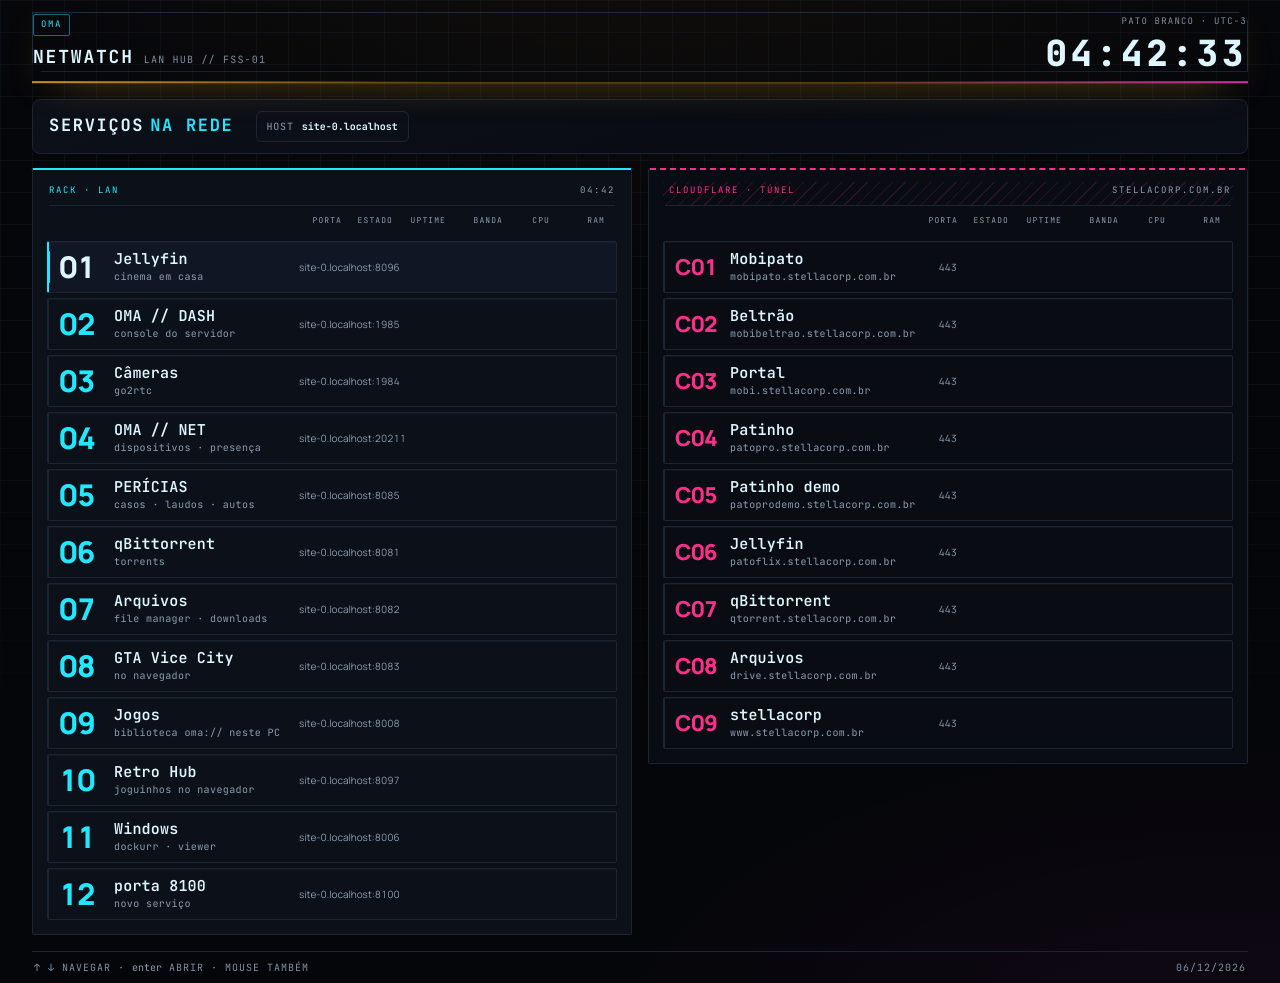
==== lan-hub/index.html @ e135d773 "fix(dash+hub): lista de containers inteira, paridade sem corte e rack Cloudflare medido Geral do ser" ====
<!doctype html>
<html lang="pt-BR">
<head>
<link rel="icon" href="/favicon.svg" type="image/svg+xml">
<link rel="icon" href="/favicon-32.png" sizes="32x32" type="image/png">
<link rel="apple-touch-icon" href="/favicon-180.png">

<meta charset="utf-8">
<meta name="viewport" content="width=device-width,initial-scale=1">
<meta name="color-scheme" content="dark">
<title>NETWATCH // omaserver</title>
<!--
  CATHODE HYBRID — omaserver home (10-foot TV rack) — round numbers, no pixel face
  Built from src/omaserver-home.tpl.html by build.sh. Do not edit the built file.
  Fonts inlined: Manrope 800 for the numbers, JetBrains Mono for text (both SIL OFL 1.1).
-->
<style>
@font-face{font-family:"Manrope";src:url([data-uri]) format("truetype");font-weight:200 800;font-display:swap}
@font-face{font-family:"JBM";src:url([data-uri]) format("woff2");font-weight:100 800;font-display:swap}

:root{
  color-scheme:dark;
  --bg:#06070C; --sunken:#0A0C14; --panel:#0C1018;
  --line:#1B2433; --line-hi:#2C3A50;
  --ink:#DDF6FF; --dim:#8B9FB3; --mute:#66788C;
  --cyan:#22E8FF; --magenta:#FF2E88; --lime:#9CFF4A; --amber:#FFC24A; --red:#FF4D5E;
  --r:3px; --r-sm:2px;
  --sans:"JBM","JetBrains Mono",ui-monospace,monospace;
  --num:"Manrope","JBM",ui-sans-serif,sans-serif;
}
*{box-sizing:border-box}
html,body{margin:0;min-height:100%}
body{
  background:
    radial-gradient(1100px 520px at 88% -12%, rgba(34,232,255,.07), transparent 58%),
    radial-gradient(760px 420px at 0% 108%, rgba(255,46,136,.05), transparent 62%),
    var(--bg);
  color:var(--ink);
  font:400 14px/1.5 var(--sans);
  -webkit-font-smoothing:antialiased;
  text-rendering:geometricPrecision;
  min-height:100vh;
}
body::before{
  content:"";position:fixed;inset:0;pointer-events:none;z-index:0;
  background-image:linear-gradient(rgba(44,58,80,.16) 1px,transparent 1px),
                   linear-gradient(90deg,rgba(44,58,80,.16) 1px,transparent 1px);
  background-size:32px 32px;
  mask-image:linear-gradient(180deg,#000 35%,transparent 92%);
}
.wrap{position:relative;z-index:2;width:min(100% - 64px,1360px);margin:0 auto;
  min-height:100vh;display:flex;flex-direction:column}

/* ---------- header ---------- */
.topbar{border-bottom:1px solid var(--line);padding:18px 0 14px}
.topbar .row{display:flex;align-items:flex-end;justify-content:space-between;gap:24px}
.mark{
  display:inline-flex;align-items:center;height:22px;padding:0 7px;
  border:1px solid color-mix(in srgb,var(--cyan) 45%,transparent);border-radius:var(--r-sm);
  color:var(--cyan);font-size:9px;letter-spacing:1.4px;text-transform:uppercase;
}
.brand{font-weight:700;font-size:18px;letter-spacing:.6px;margin-top:8px}
.brand span{font-weight:400;font-size:10px;letter-spacing:1.2px;color:var(--mute);margin-left:10px;text-transform:uppercase}
.clockbox{text-align:right}
.clock-label{font-size:9px;letter-spacing:1.2px;text-transform:uppercase;color:var(--mute)}
.clock{
  font-family:var(--num);font-weight:800;font-size:44px;line-height:1;letter-spacing:-.02em;
  color:var(--ink);margin-top:6px;font-variant-numeric:tabular-nums;font-feature-settings:"tnum" 1;
}

/* ---------- layout ---------- */
main{display:grid;grid-template-columns:320px minmax(0,1fr);gap:32px;padding:26px 0 18px;align-items:stretch;flex:1}
@media (max-width:900px){ main{grid-template-columns:1fr} }

.eyebrow{font-size:9px;letter-spacing:1.4px;text-transform:uppercase;color:var(--lime);margin:0 0 14px}
.eyebrow i{display:inline-block;width:6px;height:6px;border-radius:50%;background:var(--lime);margin-right:7px;box-shadow:0 0 6px color-mix(in srgb,var(--lime) 70%,transparent);vertical-align:1px}
h1{font-size:34px;line-height:1.08;letter-spacing:-.2px;margin:0 0 12px;font-weight:700}
h1 em{font-style:normal;color:var(--cyan)}
.ident{
  border:1px solid var(--line);border-radius:10px;padding:18px 18px 16px;
  background:linear-gradient(160deg,#0C1018 0%,#090C13 60%,#0A0E17 100%);
  align-self:start;display:flex;flex-direction:column;
}
.ident p{color:var(--dim);font-size:12px;margin:0 0 20px;max-width:26ch}
.host{
  display:inline-flex;align-items:center;gap:8px;
  border:1px solid var(--line);border-radius:6px;padding:7px 10px;background:#0B0F17;
  font-size:10px;letter-spacing:.8px;color:var(--dim);text-transform:uppercase;
}
.host b{color:var(--ink);letter-spacing:0;text-transform:none}
.mini{display:grid;grid-template-columns:1fr 1fr;gap:12px 14px;margin:24px 0 0}
.mini div{border-top:1px solid var(--line);padding-top:8px}
.mini .k{display:block;font-size:9px;letter-spacing:1px;text-transform:uppercase;color:var(--mute)}
.mini .v{display:block;font-family:var(--num);font-weight:800;font-size:24px;line-height:1.15;
  letter-spacing:-.02em;color:var(--ink);font-variant-numeric:tabular-nums;margin-top:2px}
.mini .v small{font-family:var(--sans);font-size:10px;font-weight:400;color:var(--dim);letter-spacing:0;margin-left:5px}

.ident .meta{display:flex;flex-direction:column;gap:10px;margin-top:20px;padding-top:18px;
  border-top:1px solid var(--line)}
.kv{display:flex;justify-content:space-between;gap:12px;font-size:10px;color:var(--mute);letter-spacing:.8px;text-transform:uppercase}
.kv b{color:var(--dim);letter-spacing:0;text-transform:none;font-weight:400}

/* ---------- rack ---------- */
.rack{display:flex;flex-direction:column;gap:6px;height:100%}
.rack-head{display:flex;justify-content:space-between;align-items:baseline;padding:0 2px 8px;border-bottom:1px solid var(--line);margin-bottom:6px}
.rack-head .t{font-size:9px;letter-spacing:1.2px;text-transform:uppercase;color:var(--mute)}
.ch{
  display:grid;grid-template-columns:72px minmax(0,1fr) auto;align-items:center;gap:16px;
  padding:14px 18px;flex:1;min-height:0;border-radius:8px;border:1px solid var(--line);border-radius:var(--r);
  background:linear-gradient(180deg,var(--panel),#090C13);
  color:inherit;text-decoration:none;position:relative;
  transition:border-color .12s linear, background .12s linear, box-shadow .12s linear;
}
.ch::after{content:"";position:absolute;left:-1px;top:9px;bottom:9px;width:2px;border-radius:2px;background:transparent}
.ch:focus-visible{outline:none}
.ch.focus{
  border-color:color-mix(in srgb,var(--cyan) 62%,transparent);
  background:linear-gradient(180deg,color-mix(in srgb,var(--cyan) 7%,var(--panel)),#090C13);
  box-shadow:0 0 0 1px color-mix(in srgb,var(--cyan) 22%,transparent),
             0 0 20px color-mix(in srgb,var(--cyan) 20%,transparent);
}
.ch.focus::after{background:var(--cyan)}
.ch .idx{font-family:var(--num);font-weight:800;font-size:34px;line-height:1;letter-spacing:-.02em;
  color:var(--dim);font-variant-numeric:tabular-nums}
.ch.focus .idx{color:var(--cyan)}
.ch .name{display:block;font-size:21px;line-height:1.2;letter-spacing:.2px}
.ch .role{display:block;font-size:11px;color:var(--mute);margin-top:3px;letter-spacing:.4px}
.ch .port{font-size:11px;color:var(--dim);font-variant-numeric:tabular-nums;letter-spacing:.4px;text-align:right}
.ch .tls{display:block;font-size:9px;letter-spacing:1px;color:var(--amber);text-transform:uppercase;margin-top:3px}

footer.hint{
  border-top:1px solid var(--line);margin-top:8px;padding:12px 2px 14px;
  font-size:10px;letter-spacing:1px;color:var(--mute);text-transform:uppercase;
  display:flex;justify-content:space-between;gap:16px;flex-wrap:wrap;
}
footer.hint b{color:var(--dim);font-weight:400;letter-spacing:0;text-transform:none}
/* short viewports (1440x900 laptops): shrink the rack so 9 tiles + footer still fit */
@media (max-height:980px){
  .topbar{padding:12px 0 10px}
  .clock{font-size:36px}
  main{padding:16px 0 12px;gap:24px}
  .ident{padding:14px 16px 12px}
  h1{font-size:27px;margin-bottom:8px}
  .ident p{font-size:11px;margin-bottom:14px}
  .mini{gap:10px 14px;margin-top:16px}
  .mini .v{font-size:20px}
  .ident .meta{margin-top:14px;padding-top:12px;gap:7px}
  .ch{padding:9px 16px;gap:14px}
  .ch .idx{font-size:26px}
  .ch .name{font-size:17px}
  .ch .role{font-size:10px;margin-top:1px}
  footer.hint{margin-top:4px;padding:8px 2px 8px}
}
@media (max-height:820px){
  .ident p{display:none}
  .mini{margin-top:12px}
  .ch{padding:7px 14px}
  .ch .name{font-size:16px}
}

@media (prefers-reduced-motion:reduce){*{transition:none!important;animation:none!important}}
/* ================= rack de serviços — camada visual (Viselino v1) =================
   Regra: cor só no ESTADO e na identidade do painel; valor sempre em --ink.
   Sem glow em número (borra a 2 m), sem scanline, sem loop em linha saudável.
   ============================================================================== */

:root{ --mute:#7D91A6; }          /* #66788C reprovava AA (4.20:1) */

.racks{
  display:grid;grid-template-columns:minmax(0,1fr) minmax(0,1fr);gap:16px;align-items:start;
}
/* colunas iguais: 7 colunas de métrica não cabem num painel de 1/2.65 */
@media (max-width:900px){ .racks{grid-template-columns:1fr} }
@media (min-width:1500px){ .racks{gap:18px} }

/* ---------------- painel: a diferença é estrutural, não só de cor ---------------- */
.rack{
  min-width:0;height:auto;display:flex;flex-direction:column;gap:5px;
  background:var(--panel);border:1px solid var(--line);border-radius:2px;
  padding:12px 14px 14px;
}
.rack#rack{border-top:2px solid var(--cyan)}
.rack#rack-cf{
  border-top:2px dashed var(--magenta);
  background:var(--sunken);
}

.rack .rack-head{
  border-bottom:0;margin:0 0 2px;padding:2px 2px 9px;position:relative;
  background-image:none;
}
.rack .rack-head::after{
  content:"";position:absolute;left:2px;right:2px;bottom:0;height:1px;background:var(--line);
}
.rack .rack-head .t{color:var(--dim);letter-spacing:1.6px}
.rack#rack .rack-head .t:first-child{color:var(--cyan)}
.rack#rack-cf .rack-head .t:first-child{color:var(--magenta)}
/* hachura só no cabeçalho do bloco externo */
.rack#rack-cf .rack-head{
  background-image:repeating-linear-gradient(135deg,rgba(255,46,136,.14) 0 1px,transparent 1px 9px);
  background-size:auto 100%;padding-left:6px;
}

/* ---------------- linha ---------------- */
.rack .ch{
  flex:0 0 auto;
  display:grid;
  grid-template-columns:50px minmax(80px,1fr) 44px 44px 46px 46px 36px 52px 42px 50px;
  column-gap:8px;align-items:center;min-width:0;
  min-height:52px;padding:8px 12px 8px 10px;
  background:var(--panel);
  border:1px solid var(--line);border-left:2px solid var(--line);border-radius:2px;
  box-shadow:inset 0 1px 0 rgba(255,255,255,.03);
  transition:background-color .12s ease,border-color .12s ease;
}
.rack#rack-cf .ch{background:var(--sunken)}
.rack .ch:hover,.rack .ch.focus{background:#101623;border-left-color:var(--cyan)}
.rack#rack-cf .ch:hover,.rack#rack-cf .ch.focus{border-left-color:var(--magenta)}
.rack .ch > *{min-width:0}

/* estado manda na cor */
.rack .ch[data-state="ok"]      .state{color:var(--lime)}
.rack .ch[data-state="atencao"]{border-left-color:var(--amber)}
.rack .ch[data-state="atencao"] .state{color:var(--amber)}
.rack .ch[data-state="falha"]{border-left-color:var(--red)}
.rack .ch[data-state="falha"]  .state{color:var(--red)}

/* ---------------- tipografia da linha ---------------- */
.rack .ch .idx{color:var(--cyan);font-size:30px;font-variant-numeric:tabular-nums;line-height:1}
.rack#rack-cf .ch .idx{color:var(--magenta);font-size:22px;letter-spacing:-.5px}
.rack .ch:hover .idx,.rack .ch.focus .idx{color:var(--ink)}
.rack .ch .name{color:var(--ink);font-weight:600;font-size:15px}
.rack .ch .role{color:var(--dim);font-size:10px}
.rack .ch .addr{color:var(--dim);opacity:.8;font-size:9.5px}
@media (max-width:1650px){ .rack .ch .addr{display:none} }

/* ---------------- métricas: rótulo dim, valor ink ---------------- */
.stathead{
  display:grid;grid-template-columns:50px minmax(80px,1fr) 44px 44px 46px 46px 36px 52px 42px 50px;
  column-gap:8px;padding:0 12px 6px 10px;margin:2px 0 3px;
  font-size:8px;letter-spacing:1.1px;text-transform:uppercase;color:var(--dim);
}
.stathead span:nth-child(n+3){text-align:right}
.rack .ch .porta{color:var(--dim);font-family:var(--num);font-size:10px;text-align:right;
  font-variant-numeric:tabular-nums;white-space:nowrap}

.st{
  display:contents;                       /* cada célula cai na coluna da linha */
}
.st > span{
  font-family:var(--num);font-size:10.5px;letter-spacing:.2px;color:var(--ink);
  font-variant-numeric:tabular-nums;text-align:right;white-space:nowrap;
  opacity:0;transition:opacity .2s linear;
}
.ch.ready .st > span{opacity:1}
.st .state{display:inline-flex;align-items:center;justify-content:flex-end;gap:6px;
  font-size:10px;letter-spacing:.6px;text-transform:uppercase;font-weight:600}
.st .nil{color:var(--dim);font-weight:400}

/* ponto com glow — o único glow da linha */
.st .dot{
  width:8px;height:8px;border-radius:50%;background:currentColor;
  box-shadow:0 0 8px currentColor;flex:none;
}
/* atenção pisca devagar; linha saudável fica parada */
.ch[data-state="atencao"] .dot{animation:alert 3.2s ease-in-out infinite}
@keyframes alert{0%,100%{opacity:.45}50%{opacity:1}}

/* chip de atenção (só quando há algo a ver) */
.chip{
  display:inline-flex;gap:6px;align-items:center;padding:1px 7px;border-radius:2px;
  border:1px solid currentColor;font-size:9px;letter-spacing:.08em;text-transform:uppercase;
  background:var(--amber-12);color:var(--amber);
}

/* abaixo disso req e únicos saem: cpu/ram/banda valem para todos, req/únicos só para 5 */
@media (max-width:1320px){
  .rack .ch,.stathead{grid-template-columns:48px minmax(76px,1fr) 42px 44px 46px 50px 40px 48px;column-gap:7px}
  .rack .ch .req,.rack .ch .uniq,.stathead .h-req,.stathead .h-uniq{display:none}
}

@media (max-width:1180px){
  .rack .ch,.stathead{grid-template-columns:44px minmax(70px,1fr) 40px 42px 44px 48px 38px 46px;column-gap:6px}
  .rack .ch .name{font-size:14px}
  .rack .ch{padding:8px 10px 8px 8px}
  .stathead{padding:0 10px 6px 8px}
  .st > span{font-size:10px}
}

/* card de identidade vira faixa horizontal antes de espremer as duas tabelas */
@media (max-width:1500px){
  main{grid-template-columns:1fr;gap:14px}
  aside.ident{
    display:grid;grid-template-columns:auto auto 1fr;align-items:center;gap:10px 22px;
    padding:11px 16px;border-radius:8px;align-self:stretch;
  }
  aside.ident .eyebrow,aside.ident > p{display:none}
  aside.ident h1{font-size:17px;margin:0;line-height:1.1;white-space:nowrap}
  aside.ident h1 br{display:none}
  aside.ident h1 em{margin-left:6px}
  aside.ident .host{margin:0;white-space:nowrap;justify-self:end}
  aside.ident .mini,aside.ident .meta{display:none}
}

@media (prefers-reduced-motion:reduce){
  *,*::before,*::after{animation:none!important;transition-duration:.01ms!important}
}

/* em telas grandes a página pode usar mais largura: as duas tabelas respiram */
@media (min-width:1600px){
  .wrap{width:min(100% - 64px,1720px)}
}

</style>
<style>
/* ============================================================
   NETWATCH — camada cyberpunk v3 (15/11). Só CSS.
   ============================================================ */
:root{
  --amber:#FFB020; --amber2:#FF7A00;
  --glow-am:0 0 14px rgba(255,176,32,.45);
  --glow-cy:0 0 12px rgba(34,224,255,.45);
}
body{
  background:
    radial-gradient(1100px 520px at 50% -10%, rgba(255,176,32,.05), transparent 70%),
    radial-gradient(900px 500px at 95% 110%, rgba(255,47,214,.05), transparent 70%),
    #05060A !important;
}
header{
  border-bottom:1px solid rgba(255,176,32,.3) !important;
  box-shadow:0 1px 0 rgba(255,176,32,.15), 0 14px 44px -26px rgba(255,176,32,.55);
  position:relative;
}
header::after{
  content:""; position:absolute; left:0; right:0; bottom:-1px; height:2px;
  background:linear-gradient(90deg, var(--amber), transparent 35%, transparent 65%, #FF2FD6);
  opacity:.7;
}
.brand, .hdr, h1, h2{ text-transform:uppercase; letter-spacing:.16em }
h2{ color:var(--amber) !important; text-shadow:0 0 10px rgba(255,176,32,.25) }
.row, .card, .tile{
  border:1px solid #1D2B3F !important;
  clip-path:polygon(0 0, calc(100% - 9px) 0, 100% 9px, 100% 100%, 9px 100%, 0 calc(100% - 9px));
  transition:border-color .16s ease, transform .16s ease;
}
.row:hover, .card:hover, .tile:hover{
  border-color:rgba(255,176,32,.5) !important; transform:translateY(-1px);
}
.num, .big{ color:var(--amber) !important; text-shadow:var(--glow-am) }
a:hover{ color:var(--amber) !important }

</style>
<style>

/* ============================================================
   Tipografia cyberpunk — Chakra Petch (SIL OFL 1.1), embutida
   em woff2 base64 para não depender de CDN (CSP font-src 'self').
   ============================================================ */
@font-face{
  font-family:'Chakra';
  font-style:normal; font-weight:700; font-display:swap;
  src:url([data-uri]) format('woff2');
}
:root{ --display:'Chakra', 'OmaNum', var(--mono), monospace; }

.mark, .brand, .card-h, .card h2, .hero-num, .chip, th,
h1, h2, .hdr, .clock{
  font-family:var(--display) !important;
  letter-spacing:.10em;
}
.mark{ letter-spacing:.18em }
.hero-num{ letter-spacing:.02em }
.chip{ font-weight:700 }

</style>
</head>
<body>
<div class="wrap">

  <header class="topbar">
    <div class="row">
      <div>
        <span class="mark">oma</span>
        <div class="brand">NETWATCH<span>lan hub // fss-01</span></div>
      </div>
      <div class="clockbox">
        <div class="clock-label">Pato Branco · UTC−3</div>
        <div class="clock" id="clock">--:--:--</div>
      </div>
    </div>
  </header>
<div id="hubAlert" hidden></div>



  <main>
    <aside class="ident">
      <p class="eyebrow"><i></i>sys online</p>
      <h1>Serviços<br><em>na rede</em></h1>
      <p>Cinema, arquivos, jogos, rede e o rack. Um clique. Setas na TV.</p>
      <div class="host">host <b id="host">—</b></div>
      <div class="mini">
        <div><span class="k">serviços</span><span class="v" id="kSv">—</span></div>
        <div><span class="k">endereços</span><span class="v">254</span></div>
        <div><span class="k">portas</span><span class="v" id="kPt">—</span></div>
        <div><span class="k">tls</span><span class="v" id="kTls">—</span></div>
      </div>
      <div class="meta">
        <div class="kv"><span>serviços</span><b id="count">—</b></div>
        <div class="kv"><span>acesso</span><b>lan 192.168.5.0/24</b></div>
        <div class="kv"><span>nav</span><b>↑ ↓ · enter</b></div>
      </div>
    </aside>

    <div class="racks">
    <nav class="rack" id="rack" aria-label="Serviços">
      <div class="rack-head">
        <span class="t">rack · lan</span>
        <span class="t" id="clockShort">--:--</span>
      </div>
    </nav>
    <nav class="rack" id="rack-cf" aria-label="Serviços publicados pelo Cloudflare">
      <div class="rack-head">
        <span class="t">cloudflare · túnel</span>
        <span class="t soon">stellacorp.com.br</span>
      </div>
    </nav>
    </div>
  </main>

  <footer class="hint">
    <span>↑ ↓ navegar · <b>enter</b> abrir · mouse também</span>
    <span id="stamp">—</span>
  </footer>
</div>

<script>
var SERVICES = [
  { name: "Jellyfin",        role: "cinema em casa",                  port: 8096, tls: false },
  { name: "OMA // DASH",     role: "console do servidor",             port: 1985, tls: false },
  { name: "Câmeras",         role: "go2rtc",                          port: 1984, tls: false },
  { name: "OMA // NET",      role: "dispositivos · presença",         port: 20211, tls: false },
  { name: "PERÍCIAS",        role: "casos · laudos · autos",          port: 8085, tls: false },
  { name: "qBittorrent",     role: "torrents",                        port: 8081, tls: false },
  { name: "Arquivos",        role: "file manager · downloads",        port: 8082, tls: false },
  { name: "GTA Vice City",   role: "no navegador",                    port: 8083, tls: true  },
  { name: "Jogos",           role: "biblioteca oma:// neste PC",      port: 8008, tls: false },
  { name: "Retro Hub",       role: "joguinhos no navegador",          port: 8097, tls: false },
  { name: "Windows",         role: "dockurr · viewer",                port: 8006, tls: false },
  { name: "porta 8100",      role: "novo serviço",                    port: 8100, tls: false }
];

var host = location.hostname || "192.168.5.245";
var rack = document.getElementById("rack");
var tiles = [];
var i = 0;

function pad(n) { return n < 10 ? "0" + n : String(n); }
function hrefFor(s) { return (s.tls ? "https://" : "http://") + host + ":" + s.port + "/"; }
function idx(n) { return n < 10 ? "0" + n : String(n); }

document.getElementById("host").textContent = host;
document.getElementById("count").textContent = pad(SERVICES.length);
document.getElementById("kSv").innerHTML = pad(SERVICES.length) + "<small>no ar</small>";
document.getElementById("kPt").innerHTML = pad(SERVICES.length) + "<small>mapeadas</small>";
document.getElementById("kTls").innerHTML =
  pad(SERVICES.filter(function (s) { return s.tls; }).length) + "<small>https</small>";

SERVICES.forEach(function (s, n) {
  var a = document.createElement("a");
  a.className = "ch";
  a.href = hrefFor(s);
  var url = hrefFor(s).replace(/^https?:\/\//, "").replace(/\/$/, "");
  a.innerHTML =
    '<span class="idx">' + idx(n + 1) + "</span>" +
    '<span><span class="name">' + s.name + '</span>' +
    '<span class="role">' + s.role + "</span></span>" +
    '<span class="port">' + url + (s.tls ? '<span class="tls">https</span>' : "") + "</span>";
  a.addEventListener("mouseenter", function () { i = n; paint(); });
  rack.appendChild(a);
  tiles.push(a);
});

function paint() {
  for (var n = 0; n < tiles.length; n++) {
    tiles[n].classList.toggle("focus", n === i);
    tiles[n].tabIndex = n === i ? 0 : -1;
  }
}

function tick() {
  var d = new Date();
  var hms = pad(d.getHours()) + ":" + pad(d.getMinutes()) + ":" + pad(d.getSeconds());
  var clock = document.getElementById("clock");
  clock.textContent = hms;
  document.getElementById("clockShort").textContent = hms.slice(0, 5);
  document.getElementById("stamp").textContent =
    pad(d.getDate()) + "/" + pad(d.getMonth() + 1) + "/" + d.getFullYear();
}

paint();
tick();
setInterval(tick, 1000);

document.addEventListener("keydown", function (ev) {
  var k = ev.key;
  if (k === "ArrowUp")   { i = (i + tiles.length - 1) % tiles.length; paint(); tiles[i].focus(); ev.preventDefault(); }
  else if (k === "ArrowDown") { i = (i + 1) % tiles.length; paint(); tiles[i].focus(); ev.preventDefault(); }
  else if (k === "Enter") { ev.preventDefault(); location.href = tiles[i].href; }
  else if (k === "PageUp")   { i = 0; paint(); tiles[i].focus(); ev.preventDefault(); }
  else if (k === "PageDown") { i = tiles.length - 1; paint(); tiles[i].focus(); ev.preventDefault(); }
});
</script>
<script>
(function () {
  var WIN = "d1";
  var CF = [
    { id: "mobipato",    name: "Mobipato",      host: "mobipato.stellacorp.com.br" },
    { id: "mobibeltrao", name: "Beltrão",       host: "mobibeltrao.stellacorp.com.br" },
    { id: "mobi",        name: "Portal",        host: "mobi.stellacorp.com.br" },
    { id: "patopro",     name: "Patinho",       host: "patopro.stellacorp.com.br" },
    { id: "patoprodemo", name: "Patinho demo",  host: "patoprodemo.stellacorp.com.br" },
    { id: "patoflix",    name: "Jellyfin",      host: "patoflix.stellacorp.com.br" },
    { id: "qtorrent",    name: "qBittorrent",   host: "qtorrent.stellacorp.com.br" },
    { id: "drive",       name: "Arquivos",      host: "drive.stellacorp.com.br" },
    { id: "stellacorp",  name: "stellacorp",    host: "www.stellacorp.com.br" }
  ];
  var MAP = {
    "8096": "jellyfin", "8082": "arquivos", "8083": "gtavc", "8008": "jogos",
    "8097": "retro", "8081": "qbit", "1984": "cameras", "20211": "omanet",
    "8085": "pericia", "80": "hub", "1985": "dash"
  };

  function fmtBytes(b) {
    if (!b) return "0";
    var u = ["B", "KB", "MB", "GB", "TB"], i = 0;
    while (b >= 1024 && i < 4) { b /= 1024; i++; }
    return String(i === 0 || b >= 100 ? Math.round(b) : b.toFixed(1)).replace(".", ",") + " " + u[i];
  }
  function fmtNum(n) { return (n == null) ? "—" : String(n).replace(/\B(?=(\d{3})+(?!\d))/g, "."); }

  function statsNode() {
    var s = document.createElement("span");
    s.className = "st";
    s.innerHTML = '<span class="state"><i class="dot"></i><b>—</b></span>' +
                  '<span class="up nil">—</span><span class="req nil">—</span>' +
                  '<span class="uniq nil">—</span><span class="band nil">—</span>' +
                  '<span class="cpu nil">—</span><span class="mem nil">—</span>';
    return s;
  }

  function paint(row, s) {
    var el = row.el, span = row.span;
    if (!s) {
      el.setAttribute("data-state", "atencao");
      span.children[0].innerHTML = '<i class="dot"></i><b title="serviço sem telemetria">n/d</b>';
      for (var i = 1; i < span.children.length; i++) {
        span.children[i].className = span.children[i].className.replace(/\s*nil/g, "") + " nil";
        span.children[i].textContent = "—";
      }
      el.classList.add("ready");
      return;
    }
    var w = s.w[WIN], st = s.status || {}, up = !!st.up;
    var pct = (w.samples >= 20) ? w.uptime : null;
    var cf = s.kind === "cf";
    var reqs = s.hasLog ? (cf ? w.cf_reqs : w.reqs) : null;
    var uniq = s.hasLog ? (cf ? w.cf_uniq : w.uniq) : null;
    var band = w.netSamples ? (w.tx || 0) : null;

    var state = up ? "ok" : "falha";
    if (up && pct != null && pct < 99.5) state = "atencao";
    el.setAttribute("data-state", state);

    var cpu = (w.cpu >= 0) ? w.cpu : null;
    var mem = (w.mem >= 0) ? w.mem : null;
    span.children[0].innerHTML = '<i class="dot"></i><b>' + (up ? "on" : "off") + "</b>";
    var set = function (i, cls, txt) {
      span.children[i].className = cls + (txt == null ? " nil" : "");
      span.children[i].textContent = txt == null ? "—" : txt;
    };
    set(1, "up", pct == null ? null : pct.toFixed(1).replace(".", ",") + "%");
    set(2, "req", reqs == null ? null : fmtNum(reqs));
    set(3, "uniq", uniq == null ? null : fmtNum(uniq));
    set(4, "band", band == null ? null : fmtBytes(band));
    set(5, "cpu", cpu == null ? null : cpu.toFixed(0) + "%");
    set(6, "mem", mem == null ? null : Math.round(mem / 1048576) + " MB");
    el.classList.add("ready");
  }

  function buildHead(rack) {
    var h = document.createElement("div");
    h.className = "stathead";
    h.innerHTML = '<span></span><span></span><span class="h-port">porta</span>' +
                  "<span>estado</span><span>uptime</span>" +
                  '<span class="h-req">req</span><span class="h-uniq">únic.</span>' +
                  "<span>banda</span><span>cpu</span><span>ram</span>";
    var head = rack.querySelector(".rack-head");
    head.parentNode.insertBefore(h, head.nextSibling);
  }

  var lan = document.getElementById("rack");
  var cfRack = document.getElementById("rack-cf");
  var rows = [];

  function attach(a, id, idx) {
    var port = a.querySelector(".port");
    var portTxt = "";
    if (port) {
      portTxt = port.textContent.replace(/https?/i, "").trim().replace(/^192\.168\.5\.245/, "");
      port.remove();
    }
    var pcell = document.createElement("span");
    pcell.className = "porta";
    pcell.textContent = (portTxt || "—").replace(/^:/, "");
    a.appendChild(pcell);
    var idxEl = a.querySelector(".idx");
    if (idxEl && idx) idxEl.textContent = idx;
    var span = statsNode();
    a.appendChild(span);
    rows.push({ el: a, span: span, id: id || null, port: (a.href.match(/:(\d+)\//) || [])[1] || null });
  }

  if (lan) {
    Array.prototype.forEach.call(lan.querySelectorAll(".ch"), function (a) { attach(a); });
  }
  if (cfRack) {
    CF.forEach(function (c, i) {
      var a = document.createElement("a");
      a.className = "ch";
      a.href = "https://" + c.host + "/";
      a.title = c.host;
      a.innerHTML =
        '<span class="idx">C0' + (i + 1) + "</span>" +
        '<span><span class="name">' + c.name + "</span>" +
        '<span class="role">' + c.host + "</span></span>";
      attach(a, c.id, "C0" + (i + 1));
      var pc = a.querySelector(".porta");
      if (pc) pc.textContent = "443";
      cfRack.appendChild(a);
    });
  }

  function load() {
    fetch("/stats.json", { cache: "no-store" })
      .then(function (r) { return r.json(); })
      .then(function (d) {
        var byId = {};
        d.services.forEach(function (s) { byId[s.id] = s; });
        rows.forEach(function (r) {
          var id = r.id || MAP[r.port] || null;
          paint(r, id ? byId[id] : null);
        });
      })
      .catch(function () {});

    // rack Cloudflare: 9 hostnames publicos testados de verdade pelo cf-probe.py
    // (antes 6 deles ficavam em "n/d" porque o stats.json so tem servico local).
    fetch("/cf.json", { cache: "no-store" })
      .then(function (r) { return r.json(); })
      .then(function (d) {
        var byId = {};
        (d.services || []).forEach(function (s) { byId[s.id] = s; });
        rows.forEach(function (r) {
          var s = r.id ? byId[r.id] : null;
          if (!s) return;
          paint(r, s);
          var pc = r.el.querySelector(".porta");
          if (pc && s.ms != null) pc.textContent = "443 · " + s.ms + " ms";
        });
      })
      .catch(function () {});
  }

  if (lan) buildHead(lan);
  if (cfRack) buildHead(cfRack);
  load();
  setInterval(load, 60000);
})();

</script>
<script src="/hub-alerts.js" defer></script>
</body>
</html>
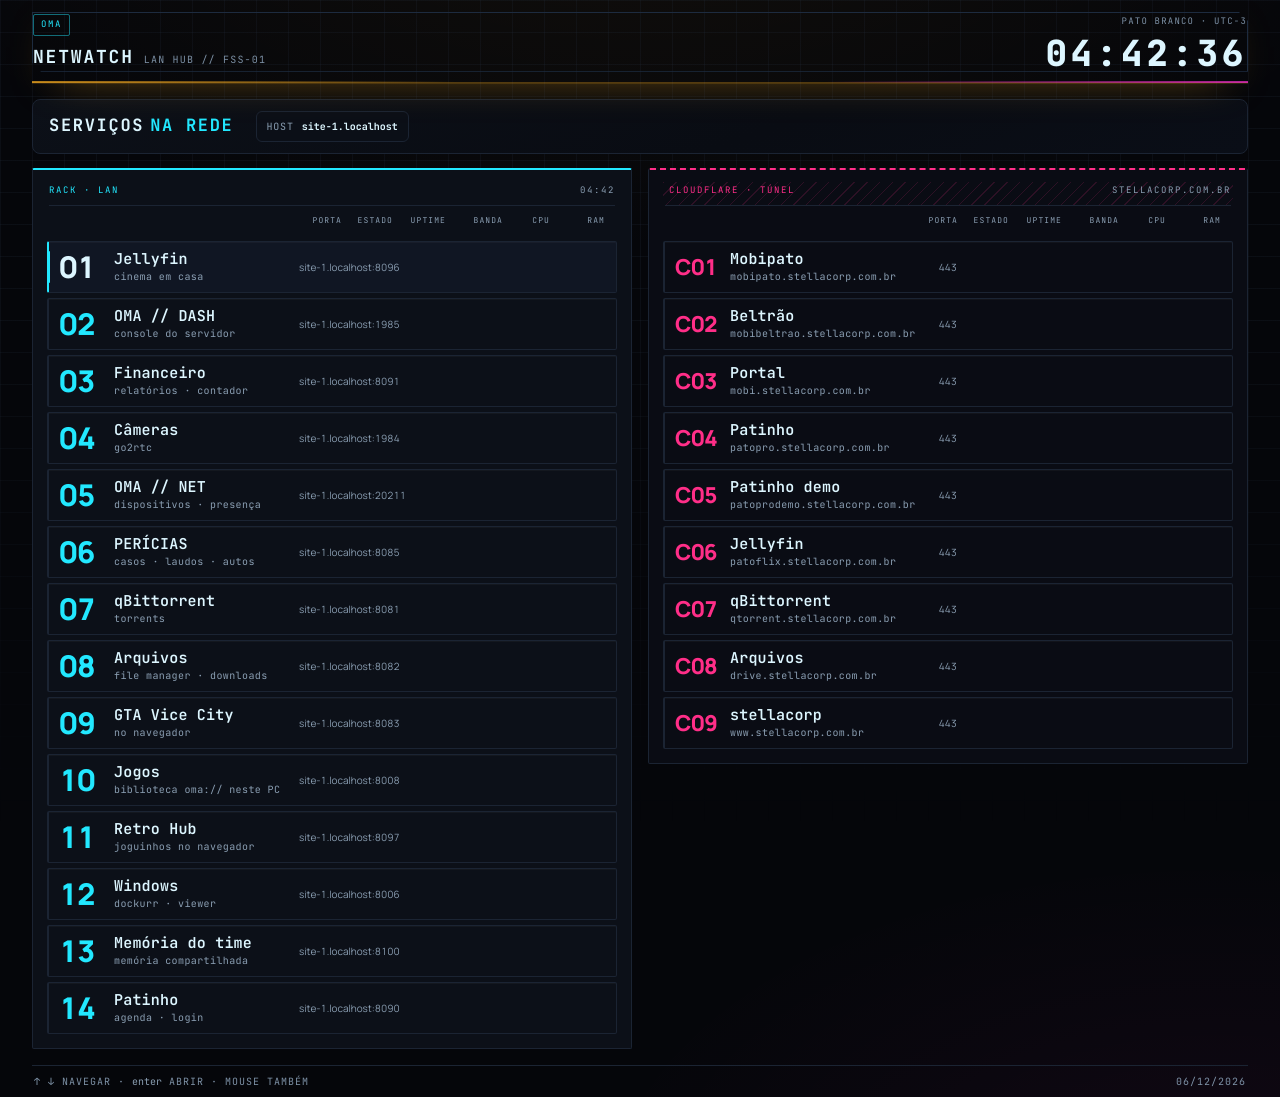
==== commit a5a917c0: "feat(dash+hub): toda porta da LAN entra sozinha na dashboard, com estatistica Regra do dono (17/11):" ====
--- a/lan-hub/index.html
+++ b/lan-hub/index.html
@@ -439,6 +439,7 @@
 var SERVICES = [
   { name: "Jellyfin",        role: "cinema em casa",                  port: 8096, tls: false },
   { name: "OMA // DASH",     role: "console do servidor",             port: 1985, tls: false },
+  { name: "Financeiro",      role: "relatórios · contador",           port: 8091, tls: false },
   { name: "Câmeras",         role: "go2rtc",                          port: 1984, tls: false },
   { name: "OMA // NET",      role: "dispositivos · presença",         port: 20211, tls: false },
   { name: "PERÍCIAS",        role: "casos · laudos · autos",          port: 8085, tls: false },
@@ -448,7 +449,8 @@
   { name: "Jogos",           role: "biblioteca oma:// neste PC",      port: 8008, tls: false },
   { name: "Retro Hub",       role: "joguinhos no navegador",          port: 8097, tls: false },
   { name: "Windows",         role: "dockurr · viewer",                port: 8006, tls: false },
-  { name: "porta 8100",      role: "novo serviço",                    port: 8100, tls: false }
+  { name: "Memória do time", role: "memória compartilhada",           port: 8100, tls: false },
+  { name: "Patinho",         role: "agenda · login",                  port: 8090, tls: false }
 ];
 
 var host = location.hostname || "192.168.5.245";
@@ -529,7 +531,8 @@
   var MAP = {
     "8096": "jellyfin", "8082": "arquivos", "8083": "gtavc", "8008": "jogos",
     "8097": "retro", "8081": "qbit", "1984": "cameras", "20211": "omanet",
-    "8085": "pericia", "80": "hub", "1985": "dash"
+    "8085": "pericia", "80": "hub", "1985": "dash",
+    "8090": "patinho", "8100": "memoria"
   };
 
   function fmtBytes(b) {
@@ -554,7 +557,7 @@
     var el = row.el, span = row.span;
     if (!s) {
       el.setAttribute("data-state", "atencao");
-      span.children[0].innerHTML = '<i class="dot"></i><b title="serviço sem telemetria">n/d</b>';
+      span.children[0].innerHTML = '<i class="dot"></i><b title="sem sonda: o coletor ainda não mediu este serviço">sem sonda</b>';
       for (var i = 1; i < span.children.length; i++) {
         span.children[i].className = span.children[i].className.replace(/\s*nil/g, "") + " nil";
         span.children[i].textContent = "—";
@@ -671,6 +674,29 @@
         });
       })
       .catch(function () {});
+
+    // inventario de portas (regra do dono: todo servico da LAN aparece e tem
+    // estatistica, mesmo que ninguem o tenha cadastrado). Fonte: statsd.py
+    // -> /home/server/lan-hub/lan-auto.json, atualizado a cada 5 min.
+    fetch("/lan-auto.json", { cache: "no-store" })
+      .then(function (r) { return r.json(); })
+      .then(function (d) {
+        var porPorta = d.portas || {};
+        rows.forEach(function (r) {
+          if (!r.port) return;
+          var p = porPorta[String(r.port)];
+          if (!p) return;
+          paint(r, {
+            kind: "lan", hasLog: false, status: { up: !!p.ok },
+            w: { d1: { samples: p.samples || 1, uptime: p.uptime, rx: 0, tx: 0,
+                       netSamples: 0, cpu: -1, mem: -1, reqs: 0, bytes: 0,
+                       uniq: 0, cf_reqs: 0, cf_bytes: 0, cf_uniq: 0 } }
+          });
+          var pc = r.el.querySelector(".porta");
+          if (pc) pc.textContent = r.port + (p.ms ? " · " + p.ms + " ms" : (p.ok ? "" : " · fora"));
+        });
+      })
+      .catch(function () {});
   }
 
   if (lan) buildHead(lan);
